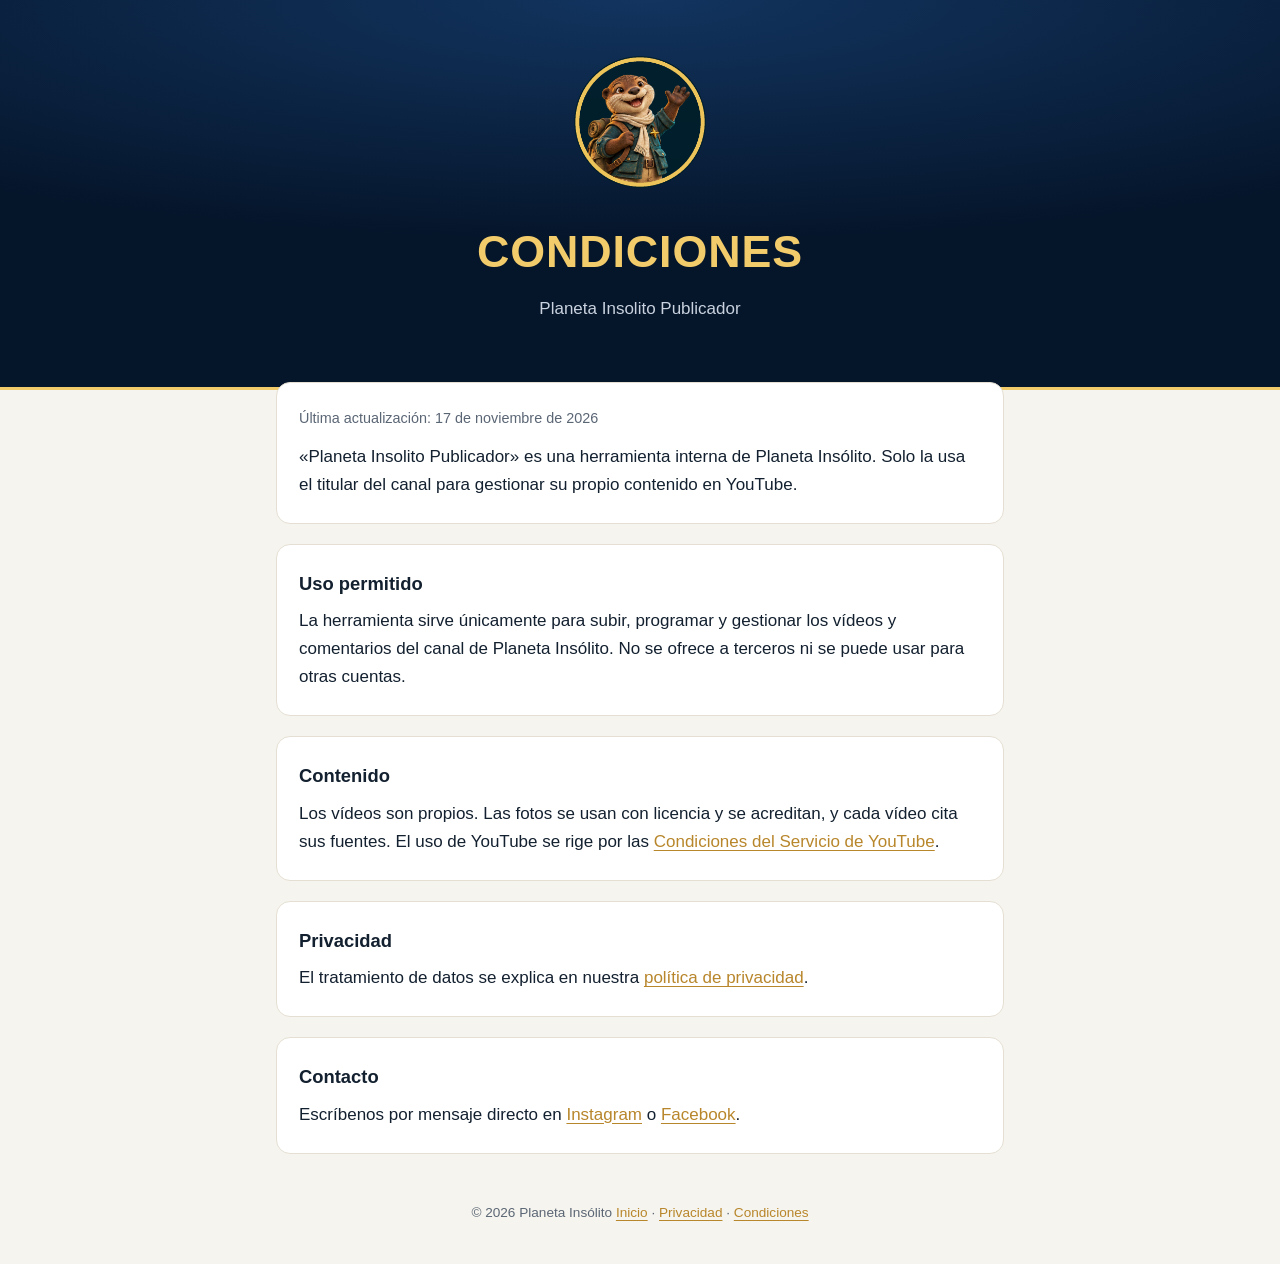
==== condiciones.html @ 4940c405 "Diseño a ancho completo con logotipos de cada red, cifras y sección para marcas Co-Authored-By: Clau" ====
<!doctype html>
<html lang="es">
<head>
<meta charset="utf-8">
<meta name="viewport" content="width=device-width, initial-scale=1">
<title>Condiciones · Planeta Insólito</title>
<meta name="description" content="Condiciones de uso de la herramienta de publicación de Planeta Insólito.">
<link rel="icon" type="image/png" href="favicon.png">
<link rel="apple-touch-icon" href="apple-touch-icon.png">
<meta name="theme-color" content="#05152a">
<meta property="og:title" content="Condiciones · Planeta Insólito">
<meta property="og:description" content="Condiciones de uso de la herramienta de publicación de Planeta Insólito.">
<meta property="og:image" content="https://todoesdigitalrd.github.io/planeta-insolito-legal/isotipo.png">
<link rel="stylesheet" href="estilo.css">
</head>
<body>
<header class="cabecera corta">
  <div class="contenedor">
    <img src="isotipo.png" alt="La nutria exploradora, isotipo de Planeta Insólito" width="512" height="512">
    <h1>Condiciones</h1>
    <p>Planeta Insolito Publicador</p>
  </div>
</header>
<main>
  <section class="seccion">
    <div class="contenedor legal">
      <section class="bloque">
    <p class="fecha">Última actualización: 17 de noviembre de 2026</p>
    <p>«Planeta Insolito Publicador» es una herramienta interna de Planeta Insólito. Solo la usa el titular del canal para gestionar su propio contenido en YouTube.</p>
  </section>
      <section class="bloque">
    <h2>Uso permitido</h2>
    <p>La herramienta sirve únicamente para subir, programar y gestionar los vídeos y comentarios del canal de Planeta Insólito. No se ofrece a terceros ni se puede usar para otras cuentas.</p>
  </section>
      <section class="bloque">
    <h2>Contenido</h2>
    <p>Los vídeos son propios. Las fotos se usan con licencia y se acreditan, y cada vídeo cita sus fuentes. El uso de YouTube se rige por las <a href="https://www.youtube.com/t/terms">Condiciones del Servicio de YouTube</a>.</p>
  </section>
      <section class="bloque">
    <h2>Privacidad</h2>
    <p>El tratamiento de datos se explica en nuestra <a href="privacidad.html">política de privacidad</a>.</p>
  </section>
      <section class="bloque">
    <h2>Contacto</h2>
    <p>Escríbenos por mensaje directo en <a href="https://www.instagram.com/planetainsolitohistorias/">Instagram</a> o <a href="https://www.facebook.com/planetainsolitohistorias">Facebook</a>.</p>
  </section>
    </div>
  </section>
</main>
<footer>
  <div class="contenedor">
    <span>© 2026 Planeta Insólito</span>
    <span><a href="index.html">Inicio</a> · <a href="privacidad.html">Privacidad</a> · <a href="condiciones.html">Condiciones</a></span>
  </div>
</footer>
</body>
</html>
---- estilo.css ----
:root {
  --fondo: #f6f4ee;
  --tinta: #13202f;
  --suave: #5b6675;
  --oro: #b8862b;
  --noche: #05152a;
  --tarjeta: #ffffff;
  --borde: #e4dfd2;
}
@media (prefers-color-scheme: dark) {
  :root {
    --fondo: #0a1f3c;
    --tinta: #eef1f5;
    --suave: #a7b1bf;
    --oro: #f2cb6b;
    --tarjeta: #0c2140;
    --borde: #1d3557;
  }
}
* { box-sizing: border-box; }
html { -webkit-text-size-adjust: 100%; }
body {
  margin: 0;
  background: var(--fondo);
  color: var(--tinta);
  font: 17px/1.65 "Avenir Next", -apple-system, "Segoe UI", Roboto, sans-serif;
}
a { color: var(--oro); text-underline-offset: 3px; }
.cabecera {
  background: radial-gradient(120% 90% at 50% 0%, #12345f 0%, var(--noche) 70%);
  border-bottom: 3px solid #f2cb6b;
  color: #eef1f5;
  text-align: center;
  padding: 56px 16px 64px;
}
.cabecera img {
  width: 132px; height: 132px; border-radius: 50%;
  object-fit: contain;
}
.cabecera h1 {
  margin: 18px 0 6px; font-size: clamp(2rem, 6vw, 2.8rem);
  letter-spacing: .02em; color: #f2cb6b; text-transform: uppercase;
}
.cabecera p { margin: 0 auto; max-width: 520px; color: #c9d2de; }
main { max-width: 760px; margin: -28px auto 0; padding: 0 16px 48px; }
.redes {
  display: grid; gap: 12px;
  grid-template-columns: repeat(auto-fit, minmax(150px, 1fr));
}
.red {
  display: block; background: var(--tarjeta); border: 1px solid var(--borde);
  border-radius: 14px; padding: 18px 16px; text-decoration: none; color: var(--tinta);
  transition: transform .15s, border-color .15s;
}
.red:hover, .red:focus-visible { transform: translateY(-2px); border-color: var(--oro); }
.red strong { display: block; font-size: 1.05rem; }
.red span { color: var(--suave); font-size: .9rem; }
.red strong::after { content: ' →'; color: var(--oro); }
.bloque {
  background: var(--tarjeta); border: 1px solid var(--borde); border-radius: 14px;
  padding: 24px 22px; margin-top: 20px;
}
.bloque h2 { margin: 0 0 8px; font-size: 1.15rem; }
.bloque p { margin: 0 0 12px; }
.bloque p:last-child { margin-bottom: 0; }
.fecha { color: var(--suave); font-size: .9rem; }
footer { text-align: center; color: var(--suave); font-size: .85rem; padding: 0 16px 40px; }

@media (max-width: 480px) {
  body { font-size: 16px; }
  .cabecera { padding: 44px 16px 56px; }
  .cabecera img { width: 112px; height: 112px; }
  .redes { grid-template-columns: 1fr 1fr; }
  .bloque { padding: 20px 18px; }
}
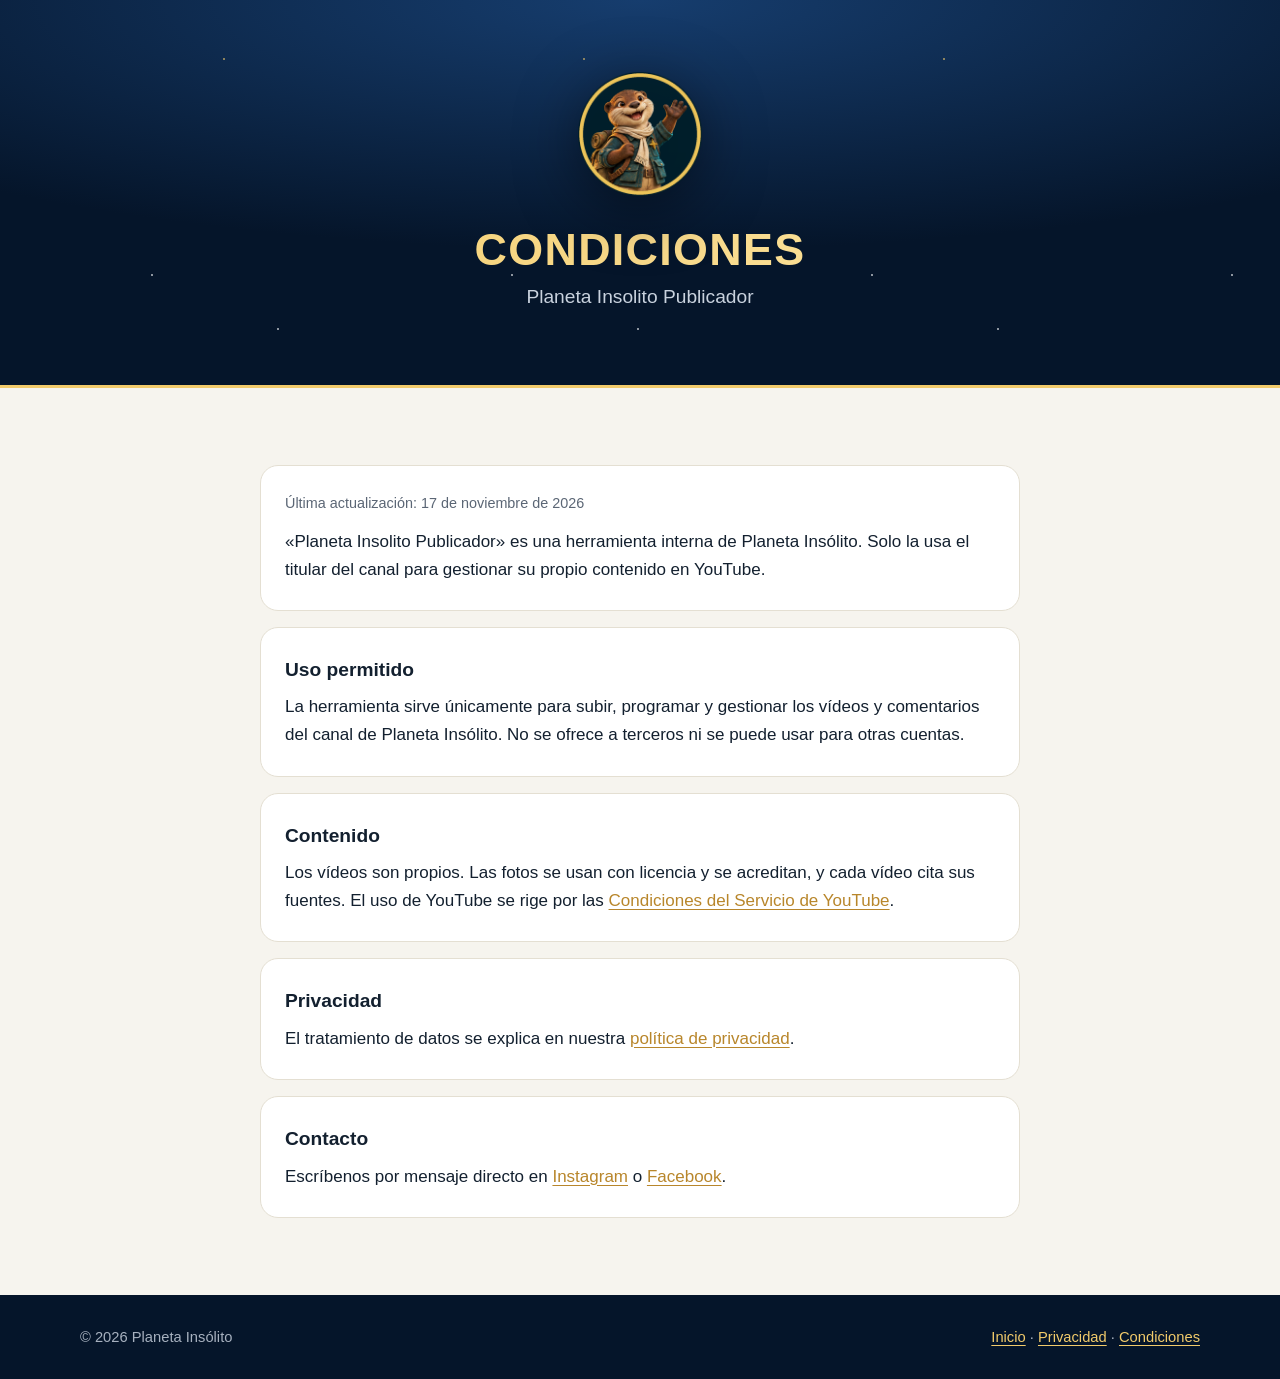
==== commit 954f2f80: "Animaciones y microinteracciones: nutria flotante, estrellas, brillo, aparición al desplazarse y con" ====
--- a/condiciones.html
+++ b/condiciones.html
@@ -12,11 +12,28 @@
 <meta property="og:description" content="Condiciones de uso de la herramienta de publicación de Planeta Insólito.">
 <meta property="og:image" content="https://todoesdigitalrd.github.io/planeta-insolito-legal/isotipo.png">
 <link rel="stylesheet" href="estilo.css">
+<script>
+document.documentElement.classList.add('js');
+document.addEventListener('DOMContentLoaded',function(){
+  var els=document.querySelectorAll('.cifras li,.seccion h2,.seccion .intro,.red,.bloque');
+  els.forEach(function(e,i){e.classList.add('aparece');e.style.transitionDelay=(i%4)*70+'ms';});
+  if(!('IntersectionObserver' in window)){els.forEach(function(e){e.classList.add('visible')});return;}
+  var io=new IntersectionObserver(function(en){en.forEach(function(x){if(x.isIntersecting){x.target.classList.add('visible');io.unobserve(x.target);}})},{threshold:.12});
+  els.forEach(function(e){io.observe(e)});
+  document.querySelectorAll('[data-cifra]').forEach(function(el){
+    var fin=+el.dataset.cifra,pre=el.dataset.pre||'',suf=el.dataset.suf||'',t0=null;
+    if(matchMedia('(prefers-reduced-motion: reduce)').matches)return;
+    function paso(t){if(!t0)t0=t;var p=Math.min((t-t0)/1400,1);var v=Math.round(fin*(1-Math.pow(1-p,3)));el.textContent=pre+v.toLocaleString('es-DO')+suf;if(p<1)requestAnimationFrame(paso);}
+    new IntersectionObserver(function(en,o){if(en[0].isIntersecting){requestAnimationFrame(paso);o.disconnect();}}).observe(el);
+  });
+});
+</script>
+
 </head>
 <body>
 <header class="cabecera corta">
   <div class="contenedor">
-    <img src="isotipo.png" alt="La nutria exploradora, isotipo de Planeta Insólito" width="512" height="512">
+    <img class="isotipo" src="isotipo.png" alt="La nutria exploradora, isotipo de Planeta Insólito" width="512" height="512">
     <h1>Condiciones</h1>
     <p>Planeta Insolito Publicador</p>
   </div>
--- a/estilo.css
+++ b/estilo.css
@@ -3,9 +3,12 @@
   --tinta: #13202f;
   --suave: #5b6675;
   --oro: #b8862b;
+  --oro-vivo: #f2cb6b;
   --noche: #05152a;
   --tarjeta: #ffffff;
   --borde: #e4dfd2;
+  --banda: #ece7da;
+  --sombra: 0 14px 34px rgba(5, 21, 42, .10);
 }
 @media (prefers-color-scheme: dark) {
   :root {
@@ -13,63 +16,150 @@
     --tinta: #eef1f5;
     --suave: #a7b1bf;
     --oro: #f2cb6b;
-    --tarjeta: #0c2140;
+    --tarjeta: #0f2647;
     --borde: #1d3557;
+    --banda: #081a33;
+    --sombra: 0 14px 34px rgba(0, 0, 0, .35);
   }
 }
 * { box-sizing: border-box; }
-html { -webkit-text-size-adjust: 100%; }
+html { -webkit-text-size-adjust: 100%; scroll-behavior: smooth; }
 body {
-  margin: 0;
-  background: var(--fondo);
-  color: var(--tinta);
+  margin: 0; background: var(--fondo); color: var(--tinta); overflow-x: hidden;
   font: 17px/1.65 "Avenir Next", -apple-system, "Segoe UI", Roboto, sans-serif;
 }
 a { color: var(--oro); text-underline-offset: 3px; }
+.contenedor { width: 100%; max-width: 1200px; margin: 0 auto; padding: 0 clamp(16px, 4vw, 40px); }
+
+/* ---------- Cabecera a todo lo ancho ---------- */
 .cabecera {
-  background: radial-gradient(120% 90% at 50% 0%, #12345f 0%, var(--noche) 70%);
-  border-bottom: 3px solid #f2cb6b;
-  color: #eef1f5;
-  text-align: center;
-  padding: 56px 16px 64px;
+  position: relative; overflow: hidden; isolation: isolate;
+  background: radial-gradient(120% 100% at 50% 0%, #163d6e 0%, var(--noche) 65%);
+  border-bottom: 3px solid var(--oro-vivo);
+  color: #eef1f5; text-align: center;
+  padding: clamp(56px, 9vw, 112px) 0 clamp(64px, 9vw, 120px);
 }
-.cabecera img {
-  width: 132px; height: 132px; border-radius: 50%;
-  object-fit: contain;
+/* Estrellas suaves de fondo */
+.cabecera::before {
+  content: ""; position: absolute; inset: -50%; z-index: -1; opacity: .55;
+  background-image:
+    radial-gradient(1.5px 1.5px at 20% 30%, #fff 50%, transparent 51%),
+    radial-gradient(1px 1px at 70% 20%, #fff 50%, transparent 51%),
+    radial-gradient(1.5px 1.5px at 40% 70%, #f2cb6b 50%, transparent 51%),
+    radial-gradient(1px 1px at 85% 60%, #fff 50%, transparent 51%),
+    radial-gradient(1px 1px at 10% 80%, #fff 50%, transparent 51%),
+    radial-gradient(1.5px 1.5px at 55% 45%, #fff 50%, transparent 51%);
+  background-size: 360px 360px;
+  animation: estrellas 90s linear infinite;
 }
+@keyframes estrellas { to { transform: translate3d(-360px, -180px, 0); } }
+
+.isotipo {
+  width: clamp(124px, 16vw, 176px); height: auto;
+  filter: drop-shadow(0 12px 30px rgba(0,0,0,.5));
+  animation: flotar 5s ease-in-out infinite;
+}
+@keyframes flotar { 50% { transform: translateY(-8px) rotate(-1.5deg); } }
 .cabecera h1 {
-  margin: 18px 0 6px; font-size: clamp(2rem, 6vw, 2.8rem);
-  letter-spacing: .02em; color: #f2cb6b; text-transform: uppercase;
+  margin: 20px 0 8px; font-size: clamp(2.1rem, 6.5vw, 3.8rem); line-height: 1.08;
+  letter-spacing: .03em; text-transform: uppercase;
+  background: linear-gradient(90deg, #f2cb6b, #ffe8a8, #f2cb6b); background-size: 200% 100%;
+  -webkit-background-clip: text; background-clip: text; color: transparent;
+  animation: brillo 6s ease-in-out infinite;
 }
-.cabecera p { margin: 0 auto; max-width: 520px; color: #c9d2de; }
-main { max-width: 760px; margin: -28px auto 0; padding: 0 16px 48px; }
-.redes {
-  display: grid; gap: 12px;
-  grid-template-columns: repeat(auto-fit, minmax(150px, 1fr));
+@keyframes brillo { 50% { background-position: 100% 0; } }
+.cabecera p { margin: 0 auto; max-width: 640px; color: #c9d2de; font-size: clamp(1rem, 2.2vw, 1.2rem); }
+.cabecera.corta { padding: clamp(44px, 6vw, 72px) 0; }
+.cabecera.corta .isotipo { width: clamp(96px, 12vw, 124px); }
+.cabecera.corta h1 { font-size: clamp(1.9rem, 5vw, 2.8rem); }
+
+/* Botones de redes */
+.pastillas { display: flex; flex-wrap: wrap; justify-content: center; gap: 10px; margin-top: 30px; }
+.pastilla {
+  display: inline-flex; align-items: center; gap: 8px; padding: 10px 18px; border-radius: 999px;
+  background: rgba(255,255,255,.08); border: 1px solid rgba(255,255,255,.2);
+  color: #fff; text-decoration: none; font-weight: 600; font-size: .95rem;
+  backdrop-filter: blur(4px);
+  transition: background .2s, transform .2s, border-color .2s;
 }
+.pastilla:hover, .pastilla:focus-visible { background: rgba(255,255,255,.16); border-color: var(--oro-vivo); transform: translateY(-2px); }
+.pastilla svg { width: 20px; height: 20px; flex: none; transition: transform .2s; }
+.pastilla:hover svg { transform: scale(1.15); }
+
+/* ---------- Banda de cifras ---------- */
+.cifras { background: var(--banda); border-bottom: 1px solid var(--borde); }
+.cifras ul {
+  list-style: none; margin: 0; padding: 32px 0;
+  display: grid; grid-template-columns: repeat(auto-fit, minmax(190px, 1fr)); gap: 18px; text-align: center;
+}
+.cifras strong { display: block; font-size: clamp(1.7rem, 4vw, 2.4rem); color: var(--oro); line-height: 1.2; font-variant-numeric: tabular-nums; }
+.cifras span { color: var(--suave); font-size: .95rem; }
+
+/* ---------- Secciones ---------- */
+section.seccion { padding: clamp(44px, 6vw, 80px) 0; }
+section.seccion + section.seccion { padding-top: 0; }
+.seccion h2 { margin: 0 0 8px; font-size: clamp(1.45rem, 3vw, 2rem); }
+.seccion h2::after { content: ""; display: block; width: 48px; height: 3px; border-radius: 3px; background: var(--oro); margin-top: 10px; }
+.seccion .intro { margin: 0 0 26px; color: var(--suave); max-width: 720px; }
+
+.redes { display: grid; gap: 16px; grid-template-columns: repeat(auto-fit, minmax(240px, 1fr)); }
 .red {
-  display: block; background: var(--tarjeta); border: 1px solid var(--borde);
-  border-radius: 14px; padding: 18px 16px; text-decoration: none; color: var(--tinta);
-  transition: transform .15s, border-color .15s;
+  display: flex; align-items: center; gap: 14px;
+  background: var(--tarjeta); border: 1px solid var(--borde); border-radius: 18px;
+  padding: 20px; text-decoration: none; color: var(--tinta);
+  transition: transform .2s, border-color .2s, box-shadow .2s;
 }
-.red:hover, .red:focus-visible { transform: translateY(-2px); border-color: var(--oro); }
-.red strong { display: block; font-size: 1.05rem; }
-.red span { color: var(--suave); font-size: .9rem; }
-.red strong::after { content: ' →'; color: var(--oro); }
+.red:hover, .red:focus-visible { transform: translateY(-4px); border-color: var(--oro); box-shadow: var(--sombra); }
+.logo { width: 52px; height: 52px; border-radius: 14px; display: grid; place-items: center; flex: none; transition: transform .25s; }
+.red:hover .logo { transform: rotate(-6deg) scale(1.06); }
+.logo svg { width: 28px; height: 28px; }
+.yt { background: #ff0000; }
+.ig { background: radial-gradient(circle at 30% 107%, #fdf497 0%, #fd5949 45%, #d6249f 60%, #285aeb 90%); }
+.tt { background: #000; box-shadow: inset 0 0 0 1px rgba(255,255,255,.12); }
+.fb { background: #0866ff; }
+.red strong { display: block; font-size: 1.12rem; }
+.red span span { color: var(--suave); font-size: .92rem; }
+.red::after { content: "→"; margin-left: auto; color: var(--oro); font-weight: 700; transition: transform .2s; }
+.red:hover::after { transform: translateX(4px); }
+
+.tarjetas { display: grid; gap: 16px; grid-template-columns: repeat(auto-fit, minmax(250px, 1fr)); }
 .bloque {
-  background: var(--tarjeta); border: 1px solid var(--borde); border-radius: 14px;
-  padding: 24px 22px; margin-top: 20px;
+  background: var(--tarjeta); border: 1px solid var(--borde); border-radius: 18px; padding: 26px 24px;
+  transition: transform .2s, box-shadow .2s;
 }
-.bloque h2 { margin: 0 0 8px; font-size: 1.15rem; }
+.tarjetas .bloque:hover { transform: translateY(-3px); box-shadow: var(--sombra); }
+.bloque h3 { margin: 0 0 6px; font-size: 1.12rem; }
+.bloque h2 { margin: 0 0 8px; font-size: 1.2rem; }
+.bloque h2::after { display: none; }
 .bloque p { margin: 0 0 12px; }
 .bloque p:last-child { margin-bottom: 0; }
+.legal { max-width: 840px; margin: 0 auto; display: grid; gap: 16px; }
 .fecha { color: var(--suave); font-size: .9rem; }
-footer { text-align: center; color: var(--suave); font-size: .85rem; padding: 0 16px 40px; }
+.boton {
+  display: inline-block; margin-top: 10px; padding: 12px 22px; border-radius: 999px;
+  background: var(--oro-vivo); color: #05152a; font-weight: 700; text-decoration: none;
+  transition: transform .2s, box-shadow .2s;
+}
+.boton:hover, .boton:focus-visible { transform: translateY(-2px); box-shadow: 0 10px 22px rgba(242, 203, 107, .35); }
+
+/* ---------- Pie ---------- */
+footer { background: var(--noche); color: #a7b1bf; font-size: .92rem; padding: 30px 0; }
+footer .contenedor { display: flex; flex-wrap: wrap; gap: 8px 20px; justify-content: space-between; align-items: center; }
+footer a { color: var(--oro-vivo); }
+
+/* ---------- Aparición al desplazarse ---------- */
+.js .aparece { opacity: 0; transform: translateY(18px); transition: opacity .6s ease, transform .6s ease; }
+.js .aparece.visible { opacity: 1; transform: none; }
+
+:focus-visible { outline: 2px solid var(--oro-vivo); outline-offset: 3px; }
 
 @media (max-width: 480px) {
   body { font-size: 16px; }
-  .cabecera { padding: 44px 16px 56px; }
-  .cabecera img { width: 112px; height: 112px; }
-  .redes { grid-template-columns: 1fr 1fr; }
-  .bloque { padding: 20px 18px; }
+  .pastilla { padding: 9px 14px; font-size: .9rem; }
+  .cifras ul { grid-template-columns: 1fr 1fr; }
+  footer .contenedor { justify-content: center; text-align: center; }
 }
+@media (prefers-reduced-motion: reduce) {
+  *, *::before, *::after { animation: none !important; transition: none !important; }
+  .js .aparece { opacity: 1; transform: none; }
+}
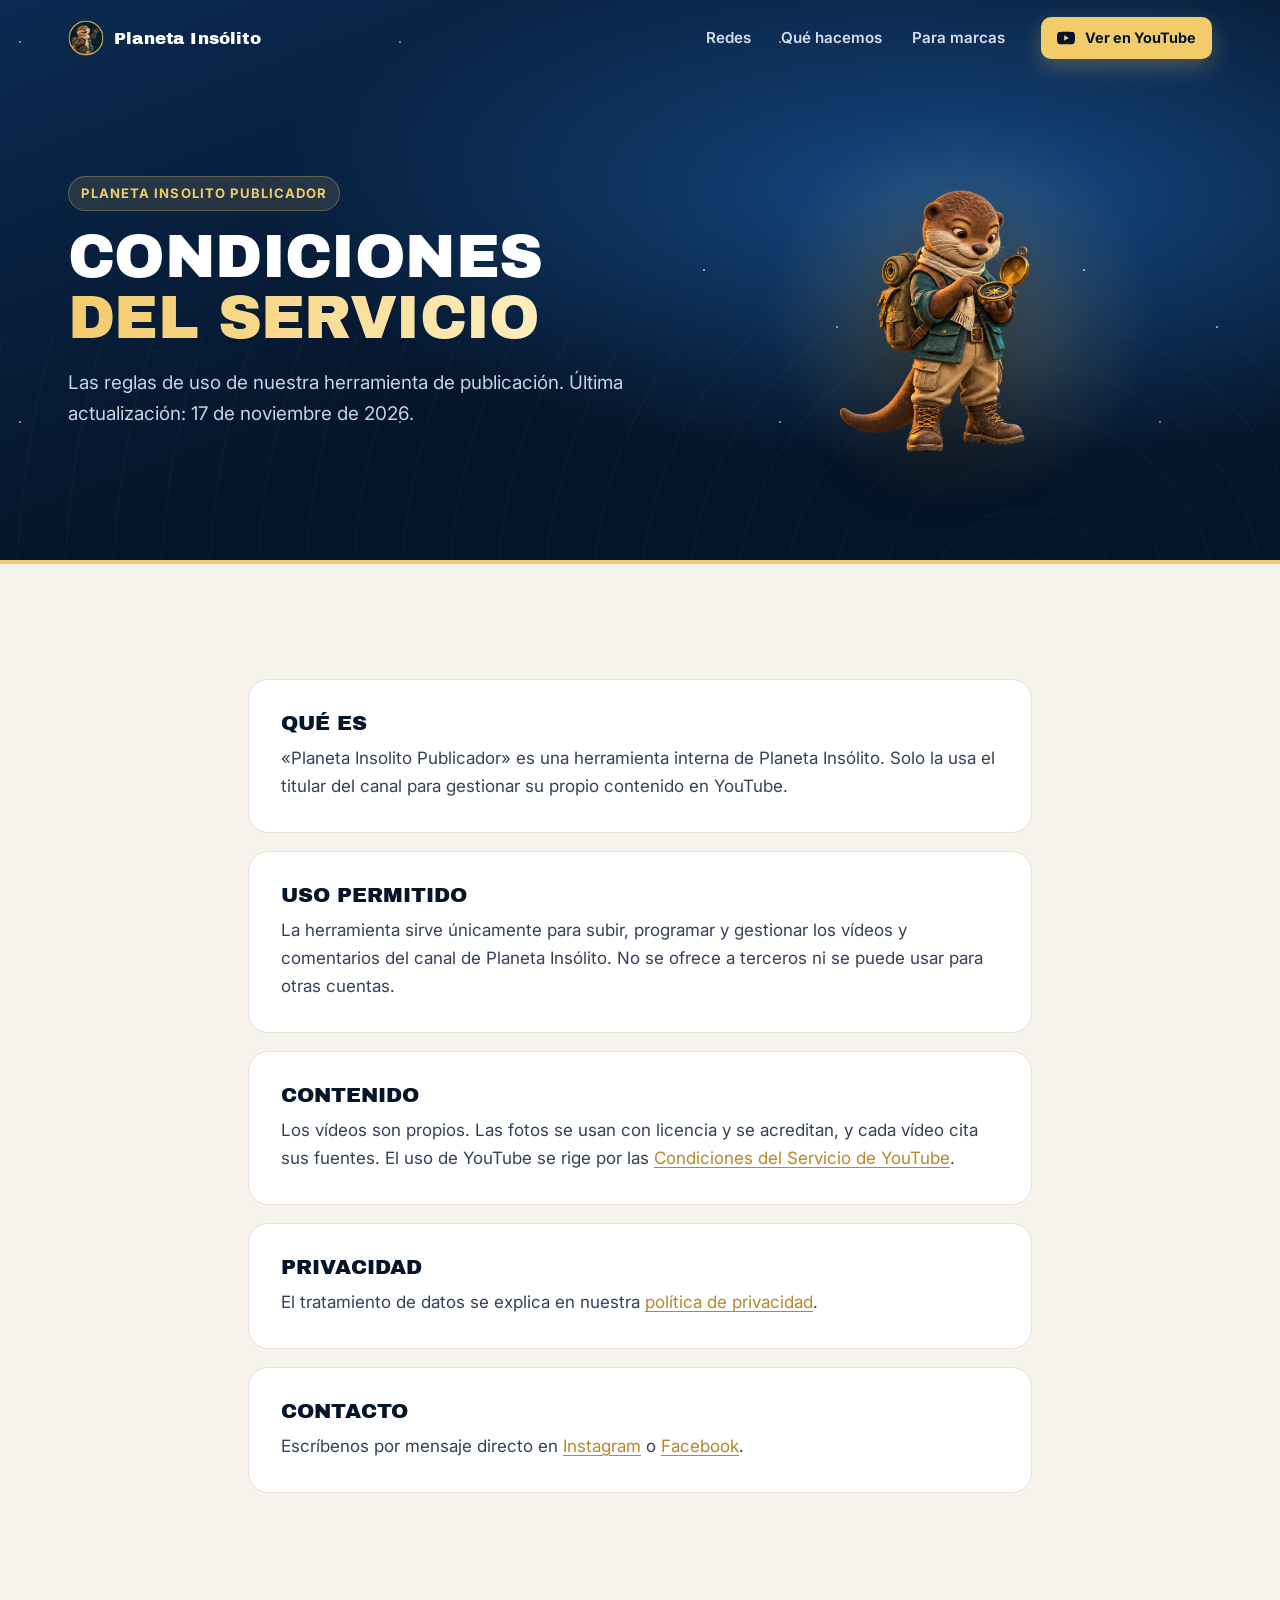
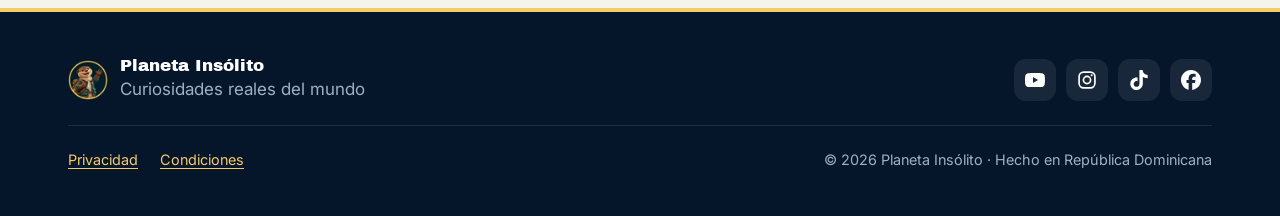
==== commit 0023032f: "Rediseño al estilo de Antelia: barra fija, portada con la nutria y tarjetas de cristal, poses de la " ====
--- a/condiciones.html
+++ b/condiciones.html
@@ -11,63 +11,50 @@
 <meta property="og:title" content="Condiciones · Planeta Insólito">
 <meta property="og:description" content="Condiciones de uso de la herramienta de publicación de Planeta Insólito.">
 <meta property="og:image" content="https://todoesdigitalrd.github.io/planeta-insolito-legal/isotipo.png">
+<link rel="preconnect" href="https://fonts.googleapis.com">
+<link rel="preconnect" href="https://fonts.gstatic.com" crossorigin>
+<link href="https://fonts.googleapis.com/css2?family=Archivo+Black&family=Inter:wght@400;500;600;700&display=swap" rel="stylesheet">
 <link rel="stylesheet" href="estilo.css">
-<script>
-document.documentElement.classList.add('js');
-document.addEventListener('DOMContentLoaded',function(){
-  var els=document.querySelectorAll('.cifras li,.seccion h2,.seccion .intro,.red,.bloque');
-  els.forEach(function(e,i){e.classList.add('aparece');e.style.transitionDelay=(i%4)*70+'ms';});
-  if(!('IntersectionObserver' in window)){els.forEach(function(e){e.classList.add('visible')});return;}
-  var io=new IntersectionObserver(function(en){en.forEach(function(x){if(x.isIntersecting){x.target.classList.add('visible');io.unobserve(x.target);}})},{threshold:.12});
-  els.forEach(function(e){io.observe(e)});
-  document.querySelectorAll('[data-cifra]').forEach(function(el){
-    var fin=+el.dataset.cifra,pre=el.dataset.pre||'',suf=el.dataset.suf||'',t0=null;
-    if(matchMedia('(prefers-reduced-motion: reduce)').matches)return;
-    function paso(t){if(!t0)t0=t;var p=Math.min((t-t0)/1400,1);var v=Math.round(fin*(1-Math.pow(1-p,3)));el.textContent=pre+v.toLocaleString('es-DO')+suf;if(p<1)requestAnimationFrame(paso);}
-    new IntersectionObserver(function(en,o){if(en[0].isIntersecting){requestAnimationFrame(paso);o.disconnect();}}).observe(el);
-  });
-});
-</script>
-
+<script src="app.js" defer></script>
 </head>
-<body>
-<header class="cabecera corta">
-  <div class="contenedor">
-    <img class="isotipo" src="isotipo.png" alt="La nutria exploradora, isotipo de Planeta Insólito" width="512" height="512">
-    <h1>Condiciones</h1>
-    <p>Planeta Insolito Publicador</p>
+<body class="pagina-legal">
+<header class="barra" id="barra">
+  <div class="contenedor barra-in">
+    <a class="marca" href="index.html" aria-label="Planeta Insólito, inicio"><img src="favicon.png" alt="" width="36" height="36"><span>Planeta Insólito</span></a>
+    <nav class="menu" aria-label="Principal">
+      <a href="index.html#redes">Redes</a>
+      <a href="index.html#que-hacemos">Qué hacemos</a>
+      <a href="index.html#marcas">Para marcas</a>
+    </nav>
+    <a class="btn btn-oro btn-chico" href="https://www.youtube.com/@PlanetaInsolitoHistorias"><svg viewBox="0 0 24 24" fill="currentColor" aria-hidden="true"><path d="M23.498 6.186a3.016 3.016 0 0 0-2.122-2.136C19.505 3.545 12 3.545 12 3.545s-7.505 0-9.377.505A3.017 3.017 0 0 0 .502 6.186C0 8.07 0 12 0 12s0 3.93.502 5.814a3.016 3.016 0 0 0 2.122 2.136c1.871.505 9.376.505 9.376.505s7.505 0 9.377-.505a3.015 3.015 0 0 0 2.122-2.136C24 15.93 24 12 24 12s0-3.93-.502-5.814zM9.545 15.568V8.432L15.818 12l-6.273 3.568z"/></svg><span>Ver en YouTube</span></a>
   </div>
 </header>
 <main>
-  <section class="seccion">
-    <div class="contenedor legal">
-      <section class="bloque">
-    <p class="fecha">Última actualización: 17 de noviembre de 2026</p>
-    <p>«Planeta Insolito Publicador» es una herramienta interna de Planeta Insólito. Solo la usa el titular del canal para gestionar su propio contenido en YouTube.</p>
-  </section>
-      <section class="bloque">
-    <h2>Uso permitido</h2>
-    <p>La herramienta sirve únicamente para subir, programar y gestionar los vídeos y comentarios del canal de Planeta Insólito. No se ofrece a terceros ni se puede usar para otras cuentas.</p>
-  </section>
-      <section class="bloque">
-    <h2>Contenido</h2>
-    <p>Los vídeos son propios. Las fotos se usan con licencia y se acreditan, y cada vídeo cita sus fuentes. El uso de YouTube se rige por las <a href="https://www.youtube.com/t/terms">Condiciones del Servicio de YouTube</a>.</p>
-  </section>
-      <section class="bloque">
-    <h2>Privacidad</h2>
-    <p>El tratamiento de datos se explica en nuestra <a href="privacidad.html">política de privacidad</a>.</p>
-  </section>
-      <section class="bloque">
-    <h2>Contacto</h2>
-    <p>Escríbenos por mensaje directo en <a href="https://www.instagram.com/planetainsolitohistorias/">Instagram</a> o <a href="https://www.facebook.com/planetainsolitohistorias">Facebook</a>.</p>
-  </section>
-    </div>
-  </section>
+<section class="portada corta">
+  <div class="estrellas" aria-hidden="true"></div>
+  <div class="contenedor portada-in">
+    <div class="portada-txt"><p class="etiqueta">Planeta Insolito Publicador</p><h1>Condiciones<br><span>del servicio</span></h1><p class="lead">Las reglas de uso de nuestra herramienta de publicación. Última actualización: 17 de noviembre de 2026.</p></div>
+    <div class="portada-arte"><div class="halo" aria-hidden="true"></div><img class="nutria-hero" src="img/nutria-brujula.png" alt="La nutria con una brújula" width="560" height="560"></div>
+  </div>
+</section>
+<section class="seccion clara">
+  <div class="contenedor legal">
+      <article class="bloque aparece"><h2>Qué es</h2><p>«Planeta Insolito Publicador» es una herramienta interna de Planeta Insólito. Solo la usa el titular del canal para gestionar su propio contenido en YouTube.</p></article>
+      <article class="bloque aparece"><h2>Uso permitido</h2><p>La herramienta sirve únicamente para subir, programar y gestionar los vídeos y comentarios del canal de Planeta Insólito. No se ofrece a terceros ni se puede usar para otras cuentas.</p></article>
+      <article class="bloque aparece"><h2>Contenido</h2><p>Los vídeos son propios. Las fotos se usan con licencia y se acreditan, y cada vídeo cita sus fuentes. El uso de YouTube se rige por las <a href="https://www.youtube.com/t/terms">Condiciones del Servicio de YouTube</a>.</p></article>
+      <article class="bloque aparece"><h2>Privacidad</h2><p>El tratamiento de datos se explica en nuestra <a href="privacidad.html">política de privacidad</a>.</p></article>
+      <article class="bloque aparece"><h2>Contacto</h2><p>Escríbenos por mensaje directo en <a href="https://www.instagram.com/planetainsolitohistorias/">Instagram</a> o <a href="https://www.facebook.com/planetainsolitohistorias">Facebook</a>.</p></article>
+  </div>
+</section>
 </main>
-<footer>
-  <div class="contenedor">
-    <span>© 2026 Planeta Insólito</span>
-    <span><a href="index.html">Inicio</a> · <a href="privacidad.html">Privacidad</a> · <a href="condiciones.html">Condiciones</a></span>
+<footer class="pie">
+  <div class="contenedor pie-in">
+    <div class="pie-marca"><img src="favicon.png" alt="" width="40" height="40"><div><strong>Planeta Insólito</strong><span>Curiosidades reales del mundo</span></div></div>
+    <nav class="pie-redes" aria-label="Redes">
+      <a href="https://www.youtube.com/@PlanetaInsolitoHistorias" aria-label="YouTube"><svg viewBox="0 0 24 24" fill="currentColor" aria-hidden="true"><path d="M23.498 6.186a3.016 3.016 0 0 0-2.122-2.136C19.505 3.545 12 3.545 12 3.545s-7.505 0-9.377.505A3.017 3.017 0 0 0 .502 6.186C0 8.07 0 12 0 12s0 3.93.502 5.814a3.016 3.016 0 0 0 2.122 2.136c1.871.505 9.376.505 9.376.505s7.505 0 9.377-.505a3.015 3.015 0 0 0 2.122-2.136C24 15.93 24 12 24 12s0-3.93-.502-5.814zM9.545 15.568V8.432L15.818 12l-6.273 3.568z"/></svg></a><a href="https://www.instagram.com/planetainsolitohistorias/" aria-label="Instagram"><svg viewBox="0 0 24 24" fill="none" stroke="currentColor" stroke-width="2" aria-hidden="true"><rect x="2.5" y="2.5" width="19" height="19" rx="5.5"/><circle cx="12" cy="12" r="4.3"/><circle cx="17.6" cy="6.4" r="1.2" fill="currentColor" stroke="none"/></svg></a>
+      <a href="https://www.tiktok.com/@planetainsolitohistorias" aria-label="TikTok"><svg viewBox="0 0 24 24" fill="currentColor" aria-hidden="true"><path d="M12.525.02c1.31-.02 2.61-.01 3.91-.02.08 1.53.63 3.09 1.75 4.17 1.12 1.11 2.7 1.62 4.24 1.79v4.03c-1.44-.05-2.89-.35-4.2-.97-.57-.26-1.1-.59-1.62-.93-.01 2.92.01 5.84-.02 8.75-.08 1.4-.54 2.79-1.35 3.94-1.31 1.92-3.58 3.17-5.91 3.21-1.43.08-2.86-.31-4.08-1.03-2.02-1.19-3.44-3.37-3.65-5.71-.02-.5-.03-1-.01-1.49.18-1.9 1.12-3.72 2.58-4.96 1.66-1.44 3.98-2.13 6.15-1.72.02 1.48-.04 2.96-.04 4.44-.99-.32-2.15-.23-3.02.37-.63.41-1.11 1.04-1.36 1.75-.21.51-.15 1.07-.14 1.61.24 1.64 1.82 3.02 3.5 2.87 1.12-.01 2.19-.66 2.77-1.61.19-.33.4-.67.41-1.06.1-1.79.06-3.57.07-5.36.01-4.03-.01-8.05.02-12.07z"/></svg></a><a href="https://www.facebook.com/planetainsolitohistorias" aria-label="Facebook"><svg viewBox="0 0 24 24" fill="currentColor" aria-hidden="true"><path d="M9.101 23.691v-7.98H6.627v-3.667h2.474v-1.58c0-4.085 1.848-5.978 5.858-5.978.401 0 .955.042 1.468.103a8.68 8.68 0 0 1 1.141.195v3.325a8.623 8.623 0 0 0-.653-.036 26.805 26.805 0 0 0-.733-.009c-.707 0-1.259.096-1.675.309a1.686 1.686 0 0 0-.679.622c-.258.42-.374.995-.374 1.752v1.297h3.919l-.386 2.103-.287 1.564h-3.246v8.245C19.396 23.238 24 18.179 24 12.044c0-6.627-5.373-12-12-12s-12 5.373-12 12c0 5.628 3.874 10.35 9.101 11.647Z"/></svg></a>
+    </nav>
+    <div class="pie-legal"><a href="privacidad.html">Privacidad</a><a href="condiciones.html">Condiciones</a><span>© 2026 Planeta Insólito · Hecho en República Dominicana</span></div>
   </div>
 </footer>
 </body>
--- a/estilo.css
+++ b/estilo.css
@@ -1,163 +1,215 @@
+/* Planeta Insólito · web pública */
 :root {
-  --fondo: #f6f4ee;
-  --tinta: #13202f;
-  --suave: #5b6675;
-  --oro: #b8862b;
-  --oro-vivo: #f2cb6b;
   --noche: #05152a;
+  --noche-2: #0b2a52;
+  --oro: #f2cb6b;
+  --oro-osc: #b8862b;
+  --tinta: #0f1c2d;
+  --suave: #5a6677;
+  --fondo: #ffffff;
+  --clara: #f5f3ec;
+  --borde: #e6e1d4;
   --tarjeta: #ffffff;
-  --borde: #e4dfd2;
-  --banda: #ece7da;
-  --sombra: 0 14px 34px rgba(5, 21, 42, .10);
-}
-@media (prefers-color-scheme: dark) {
-  :root {
-    --fondo: #0a1f3c;
-    --tinta: #eef1f5;
-    --suave: #a7b1bf;
-    --oro: #f2cb6b;
-    --tarjeta: #0f2647;
-    --borde: #1d3557;
-    --banda: #081a33;
-    --sombra: 0 14px 34px rgba(0, 0, 0, .35);
-  }
+  --sombra: 0 18px 40px rgba(5, 21, 42, .12);
+  --titulo: "Archivo Black", "Avenir Next Heavy", "Arial Black", sans-serif;
+  --texto: "Inter", "Avenir Next", -apple-system, "Segoe UI", Roboto, sans-serif;
 }
 * { box-sizing: border-box; }
-html { -webkit-text-size-adjust: 100%; scroll-behavior: smooth; }
-body {
-  margin: 0; background: var(--fondo); color: var(--tinta); overflow-x: hidden;
-  font: 17px/1.65 "Avenir Next", -apple-system, "Segoe UI", Roboto, sans-serif;
-}
-a { color: var(--oro); text-underline-offset: 3px; }
-.contenedor { width: 100%; max-width: 1200px; margin: 0 auto; padding: 0 clamp(16px, 4vw, 40px); }
-
-/* ---------- Cabecera a todo lo ancho ---------- */
-.cabecera {
-  position: relative; overflow: hidden; isolation: isolate;
-  background: radial-gradient(120% 100% at 50% 0%, #163d6e 0%, var(--noche) 65%);
-  border-bottom: 3px solid var(--oro-vivo);
-  color: #eef1f5; text-align: center;
-  padding: clamp(56px, 9vw, 112px) 0 clamp(64px, 9vw, 120px);
-}
-/* Estrellas suaves de fondo */
-.cabecera::before {
-  content: ""; position: absolute; inset: -50%; z-index: -1; opacity: .55;
+html { -webkit-text-size-adjust: 100%; scroll-behavior: smooth; scroll-padding-top: 84px; }
+body { margin: 0; background: var(--fondo); color: var(--tinta); font: 17px/1.65 var(--texto); overflow-x: hidden; }
+img { max-width: 100%; }
+a { color: var(--oro-osc); text-underline-offset: 3px; }
+.contenedor { width: 100%; max-width: 1240px; margin: 0 auto; padding: 0 clamp(18px, 4vw, 48px); }
+:focus-visible { outline: 3px solid var(--oro); outline-offset: 3px; border-radius: 6px; }
+
+/* ---------- Barra fija ---------- */
+.barra { position: fixed; inset: 0 0 auto; z-index: 50; transition: background .25s, box-shadow .25s, backdrop-filter .25s; }
+.barra-in { display: flex; align-items: center; gap: 24px; height: 76px; transition: height .25s; }
+.barra.compacta { background: rgba(5, 21, 42, .86); backdrop-filter: saturate(1.4) blur(12px); box-shadow: 0 6px 24px rgba(0,0,0,.25); }
+.barra.compacta .barra-in { height: 64px; }
+.marca { display: flex; align-items: center; gap: 10px; color: #fff; text-decoration: none; font: 1.05rem var(--titulo); letter-spacing: .01em; }
+.marca img { border-radius: 50%; transition: transform .4s; }
+.marca:hover img { transform: rotate(-12deg) scale(1.08); }
+.menu { display: flex; gap: 6px; margin-left: auto; }
+.menu a { color: #d6deea; text-decoration: none; font-weight: 600; font-size: .95rem; padding: 8px 12px; border-radius: 999px; transition: color .2s, background .2s; }
+.menu a:hover { color: #fff; background: rgba(255,255,255,.08); }
+
+/* ---------- Botones ---------- */
+.btn { display: inline-flex; align-items: center; gap: 10px; padding: 14px 22px; border-radius: 12px; font-weight: 700; font-size: 1rem; text-decoration: none; transition: transform .2s, box-shadow .2s, background .2s, border-color .2s; }
+.btn svg { width: 20px; height: 20px; flex: none; }
+.btn-oro { background: var(--oro); color: var(--noche); box-shadow: 0 8px 22px rgba(242, 203, 107, .28); }
+.btn-oro:hover { transform: translateY(-2px); box-shadow: 0 14px 30px rgba(242, 203, 107, .42); }
+.btn-borde { color: #fff; border: 1.5px solid rgba(255,255,255,.35); background: rgba(255,255,255,.04); }
+.btn-borde:hover { border-color: var(--oro); background: rgba(255,255,255,.1); transform: translateY(-2px); }
+.clara .btn-borde, .seccion .cta .btn-borde { color: var(--tinta); border-color: var(--borde); background: #fff; }
+.btn-chico { padding: 9px 16px; font-size: .9rem; border-radius: 10px; }
+.btn-chico svg { width: 18px; height: 18px; }
+
+/* ---------- Portada ---------- */
+.portada {
+  position: relative; overflow: hidden; isolation: isolate; color: #fff;
+  background: radial-gradient(90% 80% at 75% 35%, #164a86 0%, transparent 60%), linear-gradient(160deg, var(--noche-2) 0%, var(--noche) 55%);
+  padding: clamp(120px, 14vw, 170px) 0 clamp(70px, 9vw, 120px);
+  border-bottom: 4px solid var(--oro);
+}
+.portada.corta { padding: clamp(110px, 12vw, 150px) 0 clamp(48px, 6vw, 80px); }
+.estrellas { position: absolute; inset: -40%; z-index: -1; opacity: .6;
   background-image:
-    radial-gradient(1.5px 1.5px at 20% 30%, #fff 50%, transparent 51%),
-    radial-gradient(1px 1px at 70% 20%, #fff 50%, transparent 51%),
-    radial-gradient(1.5px 1.5px at 40% 70%, #f2cb6b 50%, transparent 51%),
-    radial-gradient(1px 1px at 85% 60%, #fff 50%, transparent 51%),
-    radial-gradient(1px 1px at 10% 80%, #fff 50%, transparent 51%),
-    radial-gradient(1.5px 1.5px at 55% 45%, #fff 50%, transparent 51%);
-  background-size: 360px 360px;
-  animation: estrellas 90s linear infinite;
-}
-@keyframes estrellas { to { transform: translate3d(-360px, -180px, 0); } }
-
-.isotipo {
-  width: clamp(124px, 16vw, 176px); height: auto;
-  filter: drop-shadow(0 12px 30px rgba(0,0,0,.5));
-  animation: flotar 5s ease-in-out infinite;
-}
-@keyframes flotar { 50% { transform: translateY(-8px) rotate(-1.5deg); } }
-.cabecera h1 {
-  margin: 20px 0 8px; font-size: clamp(2.1rem, 6.5vw, 3.8rem); line-height: 1.08;
-  letter-spacing: .03em; text-transform: uppercase;
-  background: linear-gradient(90deg, #f2cb6b, #ffe8a8, #f2cb6b); background-size: 200% 100%;
-  -webkit-background-clip: text; background-clip: text; color: transparent;
-  animation: brillo 6s ease-in-out infinite;
-}
+    radial-gradient(1.6px 1.6px at 20% 30%, #fff 50%, transparent 52%),
+    radial-gradient(1px 1px at 70% 20%, #fff 50%, transparent 52%),
+    radial-gradient(1.8px 1.8px at 40% 70%, #f2cb6b 50%, transparent 52%),
+    radial-gradient(1px 1px at 85% 60%, #fff 50%, transparent 52%),
+    radial-gradient(1.2px 1.2px at 10% 85%, #fff 50%, transparent 52%),
+    radial-gradient(1.6px 1.6px at 55% 45%, #cfe0ff 50%, transparent 52%);
+  background-size: 380px 380px; animation: deriva 100s linear infinite; }
+@keyframes deriva { to { transform: translate3d(-380px, -190px, 0); } }
+.portada::after { content: ""; position: absolute; inset: auto 0 0; height: 40%; z-index: -1; opacity: .35;
+  background: repeating-radial-gradient(circle at 80% 120%, transparent 0 46px, rgba(255,255,255,.07) 47px 48px); }
+.portada-in { display: grid; grid-template-columns: 1.08fr .92fr; align-items: center; gap: clamp(24px, 4vw, 64px); }
+.etiqueta { display: inline-block; margin: 0 0 16px; padding: 6px 12px; border-radius: 999px; font-size: .82rem; font-weight: 700; letter-spacing: .08em; text-transform: uppercase; color: var(--oro); background: rgba(242, 203, 107, .12); border: 1px solid rgba(242, 203, 107, .3); }
+.portada h1 { margin: 0 0 18px; font: clamp(2.5rem, 6.4vw, 5.2rem)/1.0 var(--titulo); text-transform: uppercase; letter-spacing: -.01em; }
+.portada h1 span { color: var(--oro); background: linear-gradient(90deg, #f2cb6b, #fff0c4, #f2cb6b); background-size: 220% 100%; -webkit-background-clip: text; background-clip: text; color: transparent; animation: brillo 7s ease-in-out infinite; }
 @keyframes brillo { 50% { background-position: 100% 0; } }
-.cabecera p { margin: 0 auto; max-width: 640px; color: #c9d2de; font-size: clamp(1rem, 2.2vw, 1.2rem); }
-.cabecera.corta { padding: clamp(44px, 6vw, 72px) 0; }
-.cabecera.corta .isotipo { width: clamp(96px, 12vw, 124px); }
-.cabecera.corta h1 { font-size: clamp(1.9rem, 5vw, 2.8rem); }
-
-/* Botones de redes */
-.pastillas { display: flex; flex-wrap: wrap; justify-content: center; gap: 10px; margin-top: 30px; }
-.pastilla {
-  display: inline-flex; align-items: center; gap: 8px; padding: 10px 18px; border-radius: 999px;
-  background: rgba(255,255,255,.08); border: 1px solid rgba(255,255,255,.2);
-  color: #fff; text-decoration: none; font-weight: 600; font-size: .95rem;
-  backdrop-filter: blur(4px);
-  transition: background .2s, transform .2s, border-color .2s;
-}
-.pastilla:hover, .pastilla:focus-visible { background: rgba(255,255,255,.16); border-color: var(--oro-vivo); transform: translateY(-2px); }
-.pastilla svg { width: 20px; height: 20px; flex: none; transition: transform .2s; }
-.pastilla:hover svg { transform: scale(1.15); }
-
-/* ---------- Banda de cifras ---------- */
-.cifras { background: var(--banda); border-bottom: 1px solid var(--borde); }
-.cifras ul {
-  list-style: none; margin: 0; padding: 32px 0;
-  display: grid; grid-template-columns: repeat(auto-fit, minmax(190px, 1fr)); gap: 18px; text-align: center;
-}
-.cifras strong { display: block; font-size: clamp(1.7rem, 4vw, 2.4rem); color: var(--oro); line-height: 1.2; font-variant-numeric: tabular-nums; }
-.cifras span { color: var(--suave); font-size: .95rem; }
+.portada.corta h1 { font-size: clamp(2.2rem, 5vw, 3.8rem); }
+.lead { margin: 0 0 28px; max-width: 560px; color: #c8d3e2; font-size: clamp(1.02rem, 1.6vw, 1.18rem); }
+.acciones { display: flex; flex-wrap: wrap; gap: 12px; }
+.checks { list-style: none; padding: 0; margin: 28px 0 0; display: flex; flex-wrap: wrap; gap: 10px 22px; color: #c8d3e2; font-size: .95rem; }
+.checks li { display: inline-flex; align-items: center; gap: 8px; }
+.checks svg { width: 18px; height: 18px; color: var(--oro); }
+
+.portada-arte { position: relative; min-height: clamp(360px, 42vw, 560px); display: grid; place-items: center; }
+.halo { position: absolute; width: 78%; aspect-ratio: 1; border-radius: 50%; background: radial-gradient(circle, rgba(242,203,107,.32) 0%, rgba(242,203,107,.08) 45%, transparent 70%); animation: latido 6s ease-in-out infinite; }
+@keyframes latido { 50% { transform: scale(1.06); opacity: .8; } }
+.nutria-hero { position: relative; width: clamp(260px, 32vw, 460px); height: auto; filter: drop-shadow(0 26px 40px rgba(0,0,0,.45));
+  translate: var(--mx, 0) var(--my, 0); transition: translate .3s ease-out; animation: flotar 6s ease-in-out infinite; }
+@keyframes flotar { 50% { transform: translateY(-12px); } }
+.portada.corta .portada-arte { min-height: clamp(220px, 26vw, 340px); }
+.portada.corta .nutria-hero { width: clamp(200px, 22vw, 300px); }
+
+.vidrio { position: absolute; z-index: 2; min-width: 150px; padding: 14px 16px; border-radius: 16px; color: #fff;
+  background: rgba(255,255,255,.1); border: 1px solid rgba(255,255,255,.22); backdrop-filter: blur(10px);
+  box-shadow: 0 14px 34px rgba(0,0,0,.25); font-size: .86rem; line-height: 1.35; transition: translate .4s ease-out; animation: aparecer .8s both, mecer 7s ease-in-out infinite; }
+.vidrio strong { display: block; font: 1.9rem/1.1 var(--titulo); color: var(--oro); margin: 4px 0 2px; font-variant-numeric: tabular-nums; }
+.vidrio > span:not(.vt):not(.chip) { color: #c8d3e2; }
+.vt { display: block; font-size: .72rem; font-weight: 700; letter-spacing: .08em; text-transform: uppercase; color: #9fb3cc; }
+.chip { display: inline-block; margin: 6px 4px 0 0; padding: 3px 9px; border-radius: 999px; background: rgba(242,203,107,.16); color: var(--oro); font-weight: 600; font-size: .78rem; }
+.v1 { top: 6%; left: -2%; animation-delay: .1s, 0s; }
+.v2 { top: 10%; right: -2%; animation-delay: .25s, 1.2s; }
+.v3 { bottom: 10%; left: -6%; max-width: 230px; animation-delay: .4s, 2.4s; }
+.v4 { bottom: 6%; right: 0; animation-delay: .55s, 3.6s; }
+@keyframes aparecer { from { opacity: 0; transform: translateY(14px) scale(.96); } }
+@keyframes mecer { 50% { transform: translateY(-6px); } }
 
 /* ---------- Secciones ---------- */
-section.seccion { padding: clamp(44px, 6vw, 80px) 0; }
-section.seccion + section.seccion { padding-top: 0; }
-.seccion h2 { margin: 0 0 8px; font-size: clamp(1.45rem, 3vw, 2rem); }
-.seccion h2::after { content: ""; display: block; width: 48px; height: 3px; border-radius: 3px; background: var(--oro); margin-top: 10px; }
-.seccion .intro { margin: 0 0 26px; color: var(--suave); max-width: 720px; }
-
-.redes { display: grid; gap: 16px; grid-template-columns: repeat(auto-fit, minmax(240px, 1fr)); }
-.red {
-  display: flex; align-items: center; gap: 14px;
-  background: var(--tarjeta); border: 1px solid var(--borde); border-radius: 18px;
-  padding: 20px; text-decoration: none; color: var(--tinta);
-  transition: transform .2s, border-color .2s, box-shadow .2s;
-}
-.red:hover, .red:focus-visible { transform: translateY(-4px); border-color: var(--oro); box-shadow: var(--sombra); }
-.logo { width: 52px; height: 52px; border-radius: 14px; display: grid; place-items: center; flex: none; transition: transform .25s; }
-.red:hover .logo { transform: rotate(-6deg) scale(1.06); }
-.logo svg { width: 28px; height: 28px; }
-.yt { background: #ff0000; }
-.ig { background: radial-gradient(circle at 30% 107%, #fdf497 0%, #fd5949 45%, #d6249f 60%, #285aeb 90%); }
-.tt { background: #000; box-shadow: inset 0 0 0 1px rgba(255,255,255,.12); }
-.fb { background: #0866ff; }
-.red strong { display: block; font-size: 1.12rem; }
-.red span span { color: var(--suave); font-size: .92rem; }
-.red::after { content: "→"; margin-left: auto; color: var(--oro); font-weight: 700; transition: transform .2s; }
-.red:hover::after { transform: translateX(4px); }
-
-.tarjetas { display: grid; gap: 16px; grid-template-columns: repeat(auto-fit, minmax(250px, 1fr)); }
-.bloque {
-  background: var(--tarjeta); border: 1px solid var(--borde); border-radius: 18px; padding: 26px 24px;
-  transition: transform .2s, box-shadow .2s;
-}
-.tarjetas .bloque:hover { transform: translateY(-3px); box-shadow: var(--sombra); }
-.bloque h3 { margin: 0 0 6px; font-size: 1.12rem; }
-.bloque h2 { margin: 0 0 8px; font-size: 1.2rem; }
-.bloque h2::after { display: none; }
-.bloque p { margin: 0 0 12px; }
+.seccion { padding: clamp(64px, 9vw, 120px) 0; }
+.seccion.clara { background: var(--clara); }
+.encabezado { max-width: 760px; margin-bottom: clamp(28px, 4vw, 48px); }
+.encabezado .etiqueta { color: var(--oro-osc); background: rgba(184,134,43,.08); border-color: rgba(184,134,43,.25); }
+.encabezado h2 { margin: 0 0 12px; font: clamp(2rem, 4.6vw, 3.4rem)/1.04 var(--titulo); text-transform: uppercase; letter-spacing: -.01em; color: var(--noche); }
+.encabezado p { margin: 0; color: var(--suave); font-size: 1.08rem; }
+
+.redes { display: grid; grid-template-columns: repeat(4, 1fr); gap: 18px; }
+.red { position: relative; overflow: hidden; display: flex; flex-direction: column; gap: 18px; padding: 26px; border-radius: 22px;
+  background: var(--tarjeta); border: 1px solid var(--borde); color: var(--tinta); text-decoration: none; transition: transform .25s, box-shadow .25s, border-color .25s; }
+.red::before { content: ""; position: absolute; inset: auto -30% -60% auto; width: 200px; height: 200px; border-radius: 50%; opacity: 0; transition: opacity .3s; background: var(--c); filter: blur(40px); }
+.red:hover { transform: translateY(-6px); box-shadow: var(--sombra); border-color: transparent; }
+.red:hover::before { opacity: .22; }
+.red .logo { width: 58px; height: 58px; border-radius: 16px; display: grid; place-items: center; color: #fff; background: var(--c); transition: transform .3s cubic-bezier(.3,1.6,.5,1); }
+.red:hover .logo { transform: rotate(-8deg) scale(1.1); }
+.red .logo svg { width: 30px; height: 30px; }
+.red-txt strong { display: block; font: 1.25rem var(--titulo); color: var(--noche); }
+.red-txt span { color: var(--suave); }
+.flecha { position: absolute; top: 24px; right: 24px; font-size: 1.3rem; color: var(--suave); transition: transform .25s, color .25s; }
+.red:hover .flecha { transform: translate(4px, -4px); color: var(--oro-osc); }
+.yt { --c: #ff0000; }
+.ig { --c: radial-gradient(circle at 30% 107%, #fdf497 0%, #fd5949 45%, #d6249f 60%, #285aeb 90%); }
+.tt { --c: #000000; }
+.fb { --c: #0866ff; }
+
+.fila { display: grid; grid-template-columns: 1fr 1fr; align-items: center; gap: clamp(24px, 5vw, 80px); padding: clamp(16px, 3vw, 32px) 0; }
+.fila.invertida .fila-txt { order: 2; }
+.fila-txt h3 { margin: 0 0 12px; font: clamp(1.6rem, 3vw, 2.3rem)/1.1 var(--titulo); text-transform: uppercase; color: var(--noche); }
+.fila-txt p { margin: 0; color: var(--suave); font-size: 1.1rem; max-width: 520px; }
+.fila-img { justify-self: center; width: clamp(220px, 28vw, 360px); height: auto; filter: drop-shadow(0 22px 30px rgba(5,21,42,.18)); transition: transform .4s; }
+.fila:hover .fila-img { transform: translateY(-8px) rotate(-2deg); }
+
+.pasos { display: grid; grid-template-columns: repeat(3, 1fr); gap: 18px; }
+.paso { padding: 28px; border-radius: 22px; background: var(--tarjeta); border: 1px solid var(--borde); transition: transform .25s, box-shadow .25s; }
+.paso:hover { transform: translateY(-5px); box-shadow: var(--sombra); }
+.num { display: grid; place-items: center; width: 44px; height: 44px; border-radius: 12px; margin-bottom: 16px; font: 1.2rem var(--titulo); color: var(--noche); background: var(--oro); }
+.paso h3 { margin: 0 0 8px; font: 1.2rem var(--titulo); color: var(--noche); }
+.paso p { margin: 0; color: var(--suave); }
+.cta { margin-top: clamp(28px, 4vw, 48px); display: grid; grid-template-columns: auto 1fr; align-items: center; gap: clamp(20px, 4vw, 48px);
+  padding: clamp(24px, 4vw, 44px); border-radius: 28px; color: #fff; background: radial-gradient(80% 120% at 0% 0%, #164a86, var(--noche) 70%); overflow: hidden; }
+.cta img { width: clamp(150px, 18vw, 230px); height: auto; filter: drop-shadow(0 18px 30px rgba(0,0,0,.4)); animation: flotar 6s ease-in-out infinite; }
+.cta h3 { margin: 0 0 8px; font: clamp(1.8rem, 3.6vw, 2.6rem) var(--titulo); text-transform: uppercase; color: var(--oro); }
+.cta p { margin: 0 0 22px; color: #c8d3e2; font-size: 1.08rem; max-width: 560px; }
+.cta .btn-borde { color: #fff; border-color: rgba(255,255,255,.35); background: rgba(255,255,255,.04); }
+
+/* ---------- Legal ---------- */
+.legal { max-width: 880px; display: grid; gap: 18px; }
+.bloque { padding: clamp(22px, 3vw, 32px); border-radius: 20px; background: var(--tarjeta); border: 1px solid var(--borde); transition: box-shadow .25s; }
+.bloque:hover { box-shadow: var(--sombra); }
+.bloque h2 { margin: 0 0 10px; font: 1.3rem var(--titulo); text-transform: uppercase; color: var(--noche); }
+.bloque p { margin: 0 0 12px; color: #334256; }
 .bloque p:last-child { margin-bottom: 0; }
-.legal { max-width: 840px; margin: 0 auto; display: grid; gap: 16px; }
-.fecha { color: var(--suave); font-size: .9rem; }
-.boton {
-  display: inline-block; margin-top: 10px; padding: 12px 22px; border-radius: 999px;
-  background: var(--oro-vivo); color: #05152a; font-weight: 700; text-decoration: none;
-  transition: transform .2s, box-shadow .2s;
-}
-.boton:hover, .boton:focus-visible { transform: translateY(-2px); box-shadow: 0 10px 22px rgba(242, 203, 107, .35); }
 
 /* ---------- Pie ---------- */
-footer { background: var(--noche); color: #a7b1bf; font-size: .92rem; padding: 30px 0; }
-footer .contenedor { display: flex; flex-wrap: wrap; gap: 8px 20px; justify-content: space-between; align-items: center; }
-footer a { color: var(--oro-vivo); }
-
-/* ---------- Aparición al desplazarse ---------- */
-.js .aparece { opacity: 0; transform: translateY(18px); transition: opacity .6s ease, transform .6s ease; }
+.pie { background: var(--noche); color: #9fb0c6; padding: 44px 0; border-top: 4px solid var(--oro); }
+.pie-in { display: grid; grid-template-columns: 1fr auto; gap: 22px 32px; align-items: center; }
+.pie-marca { display: flex; align-items: center; gap: 12px; }
+.pie-marca img { border-radius: 50%; }
+.pie-marca strong { display: block; color: #fff; font: 1.05rem var(--titulo); }
+.pie-redes { display: flex; gap: 10px; }
+.pie-redes a { display: grid; place-items: center; width: 42px; height: 42px; border-radius: 12px; color: #fff; background: rgba(255,255,255,.08); transition: background .2s, transform .2s; }
+.pie-redes a:hover { background: var(--oro); color: var(--noche); transform: translateY(-3px); }
+.pie-redes svg { width: 20px; height: 20px; }
+.pie-legal { grid-column: 1 / -1; display: flex; flex-wrap: wrap; gap: 8px 22px; padding-top: 22px; border-top: 1px solid rgba(255,255,255,.1); font-size: .9rem; }
+.pie-legal a { color: var(--oro); }
+.pie-legal span { margin-left: auto; }
+
+/* ---------- Aparición ---------- */
+.js .aparece { opacity: 0; transform: translateY(24px); transition: opacity .7s ease, transform .7s cubic-bezier(.2,.7,.2,1); }
 .js .aparece.visible { opacity: 1; transform: none; }
 
-:focus-visible { outline: 2px solid var(--oro-vivo); outline-offset: 3px; }
-
-@media (max-width: 480px) {
+/* ---------- Tableta ---------- */
+@media (max-width: 1024px) {
+  .redes { grid-template-columns: repeat(2, 1fr); }
+  .menu { display: none; }
+  .barra .btn-chico { margin-left: auto; }
+}
+@media (max-width: 860px) {
+  .portada-in { grid-template-columns: 1fr; text-align: center; }
+  .portada-txt { order: 2; }
+  .lead { margin-left: auto; margin-right: auto; }
+  .acciones, .checks { justify-content: center; }
+  .portada-arte { order: 1; min-height: 360px; }
+  .portada { padding-top: 104px; }
+  .fila, .fila.invertida { grid-template-columns: 1fr; text-align: center; }
+  .fila.invertida .fila-txt { order: 0; }
+  .fila-txt p { margin: 0 auto; }
+  .pasos { grid-template-columns: 1fr; }
+  .cta { grid-template-columns: 1fr; text-align: center; justify-items: center; }
+  .cta .acciones { justify-content: center; }
+  .pie-in { grid-template-columns: 1fr; justify-items: center; text-align: center; }
+  .pie-legal { justify-content: center; }
+  .pie-legal span { margin-left: 0; width: 100%; }
+}
+/* ---------- Móvil ---------- */
+@media (max-width: 520px) {
   body { font-size: 16px; }
-  .pastilla { padding: 9px 14px; font-size: .9rem; }
-  .cifras ul { grid-template-columns: 1fr 1fr; }
-  footer .contenedor { justify-content: center; text-align: center; }
+  .marca span { font-size: .95rem; }
+  .barra .btn-chico span { display: none; }
+  .barra .btn-chico { padding: 9px; }
+  .redes { grid-template-columns: 1fr; }
+  .red { flex-direction: row; align-items: center; padding: 18px; }
+  .flecha { position: static; margin-left: auto; }
+  .vidrio { min-width: 0; padding: 10px 12px; font-size: .78rem; }
+  .vidrio strong { font-size: 1.4rem; }
+  .v1 { left: 0; top: 2%; } .v2 { right: 0; top: 4%; }
+  .v3 { display: none; }
+  .v4 { right: 0; bottom: 2%; }
+  .btn { width: 100%; justify-content: center; }
 }
 @media (prefers-reduced-motion: reduce) {
   *, *::before, *::after { animation: none !important; transition: none !important; }
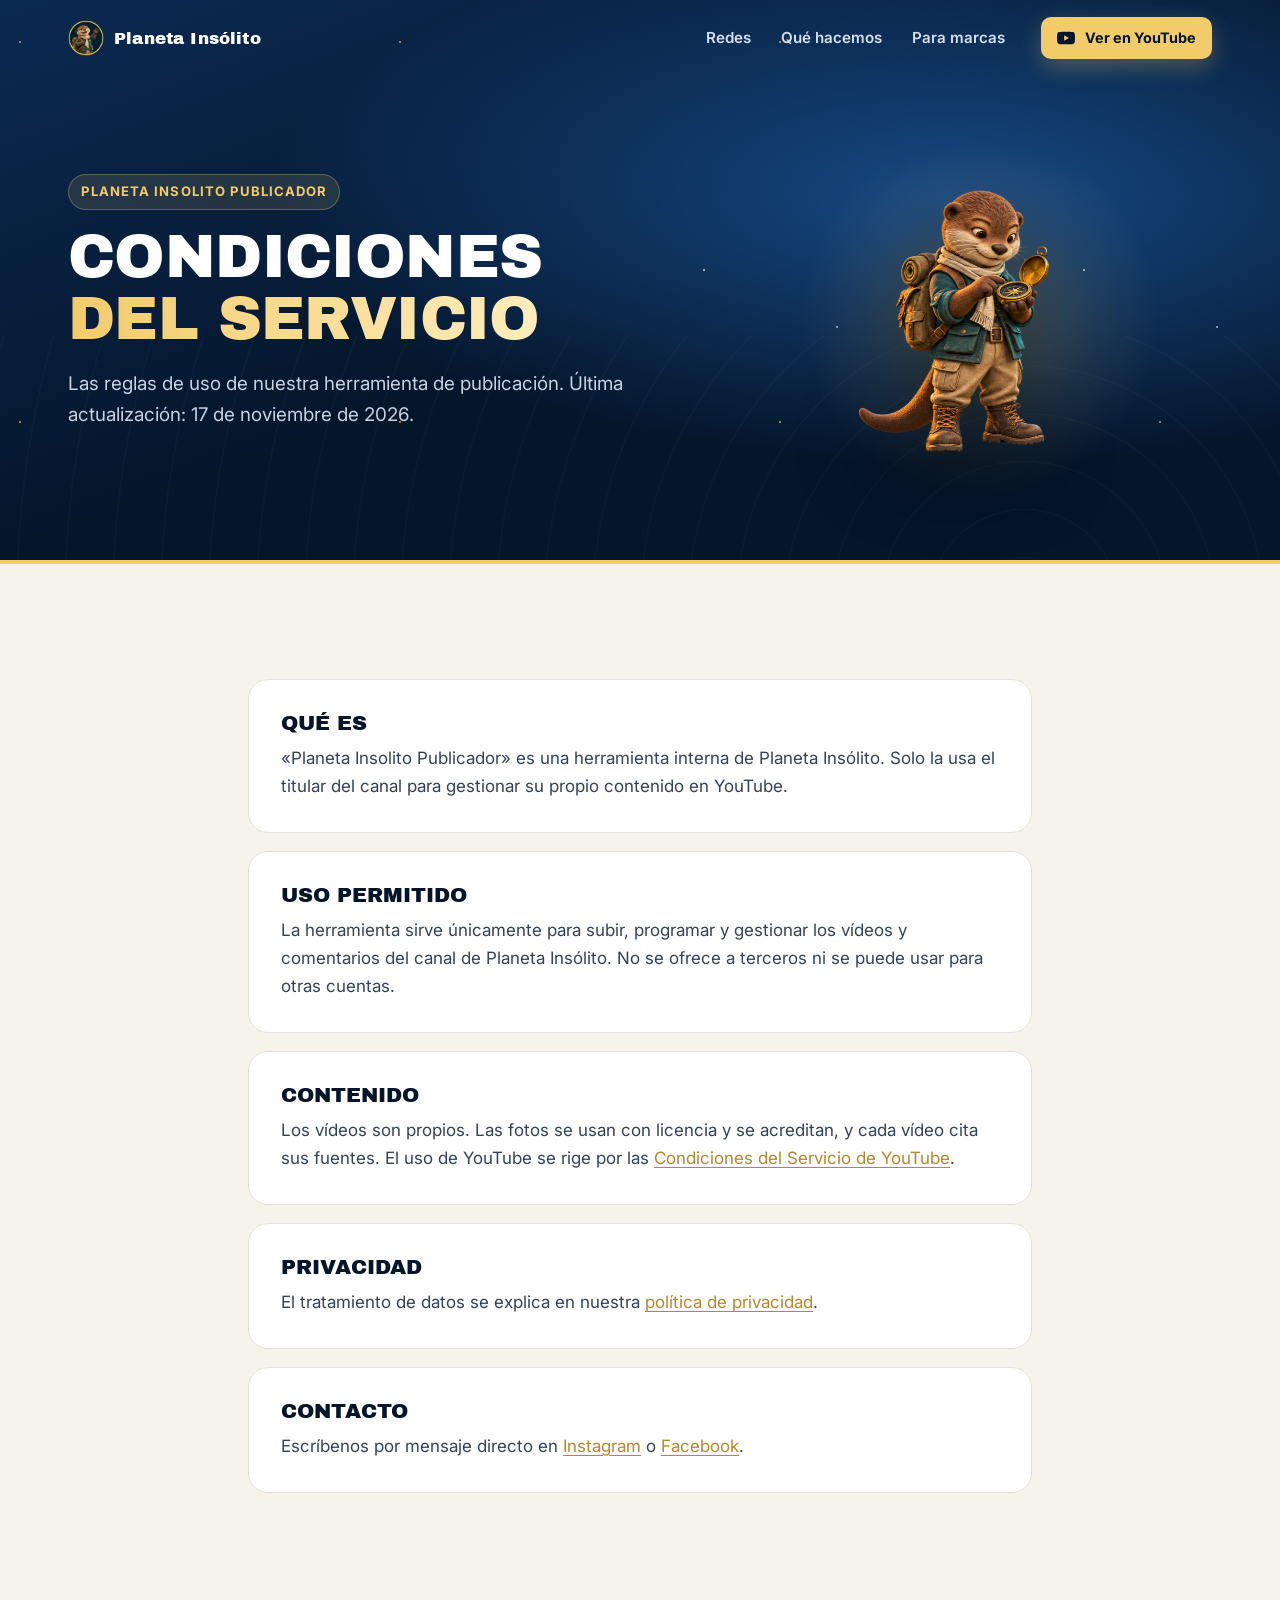
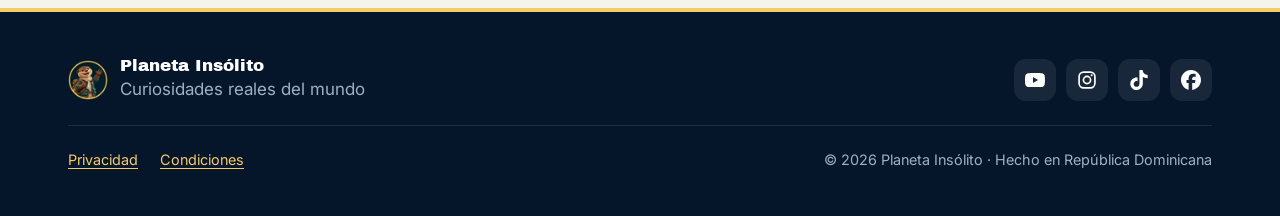
==== commit 3b9a4ba7: "Titular en tres líneas y botón de Facebook visible en la llamada final Co-Authored-By: Claude Opus 5" ====
--- a/condiciones.html
+++ b/condiciones.html
@@ -14,8 +14,8 @@
 <link rel="preconnect" href="https://fonts.googleapis.com">
 <link rel="preconnect" href="https://fonts.gstatic.com" crossorigin>
 <link href="https://fonts.googleapis.com/css2?family=Archivo+Black&family=Inter:wght@400;500;600;700&display=swap" rel="stylesheet">
-<link rel="stylesheet" href="estilo.css">
-<script src="app.js" defer></script>
+<link rel="stylesheet" href="estilo.css?v=20261117c">
+<script src="app.js?v=20261117c" defer></script>
 </head>
 <body class="pagina-legal">
 <header class="barra" id="barra">
--- a/estilo.css
+++ b/estilo.css
@@ -41,7 +41,7 @@
 .btn-oro:hover { transform: translateY(-2px); box-shadow: 0 14px 30px rgba(242, 203, 107, .42); }
 .btn-borde { color: #fff; border: 1.5px solid rgba(255,255,255,.35); background: rgba(255,255,255,.04); }
 .btn-borde:hover { border-color: var(--oro); background: rgba(255,255,255,.1); transform: translateY(-2px); }
-.clara .btn-borde, .seccion .cta .btn-borde { color: var(--tinta); border-color: var(--borde); background: #fff; }
+.clara .btn-borde { color: var(--tinta); border-color: var(--borde); background: #fff; }
 .btn-chico { padding: 9px 16px; font-size: .9rem; border-radius: 10px; }
 .btn-chico svg { width: 18px; height: 18px; }
 
@@ -65,9 +65,9 @@
 @keyframes deriva { to { transform: translate3d(-380px, -190px, 0); } }
 .portada::after { content: ""; position: absolute; inset: auto 0 0; height: 40%; z-index: -1; opacity: .35;
   background: repeating-radial-gradient(circle at 80% 120%, transparent 0 46px, rgba(255,255,255,.07) 47px 48px); }
-.portada-in { display: grid; grid-template-columns: 1.08fr .92fr; align-items: center; gap: clamp(24px, 4vw, 64px); }
+.portada-in { display: grid; grid-template-columns: 1.15fr .85fr; align-items: center; gap: clamp(24px, 4vw, 64px); }
 .etiqueta { display: inline-block; margin: 0 0 16px; padding: 6px 12px; border-radius: 999px; font-size: .82rem; font-weight: 700; letter-spacing: .08em; text-transform: uppercase; color: var(--oro); background: rgba(242, 203, 107, .12); border: 1px solid rgba(242, 203, 107, .3); }
-.portada h1 { margin: 0 0 18px; font: clamp(2.5rem, 6.4vw, 5.2rem)/1.0 var(--titulo); text-transform: uppercase; letter-spacing: -.01em; }
+.portada h1 { margin: 0 0 18px; font: clamp(2.3rem, 5vw, 4.3rem)/1.02 var(--titulo); text-transform: uppercase; letter-spacing: -.01em; }
 .portada h1 span { color: var(--oro); background: linear-gradient(90deg, #f2cb6b, #fff0c4, #f2cb6b); background-size: 220% 100%; -webkit-background-clip: text; background-clip: text; color: transparent; animation: brillo 7s ease-in-out infinite; }
 @keyframes brillo { 50% { background-position: 100% 0; } }
 .portada.corta h1 { font-size: clamp(2.2rem, 5vw, 3.8rem); }
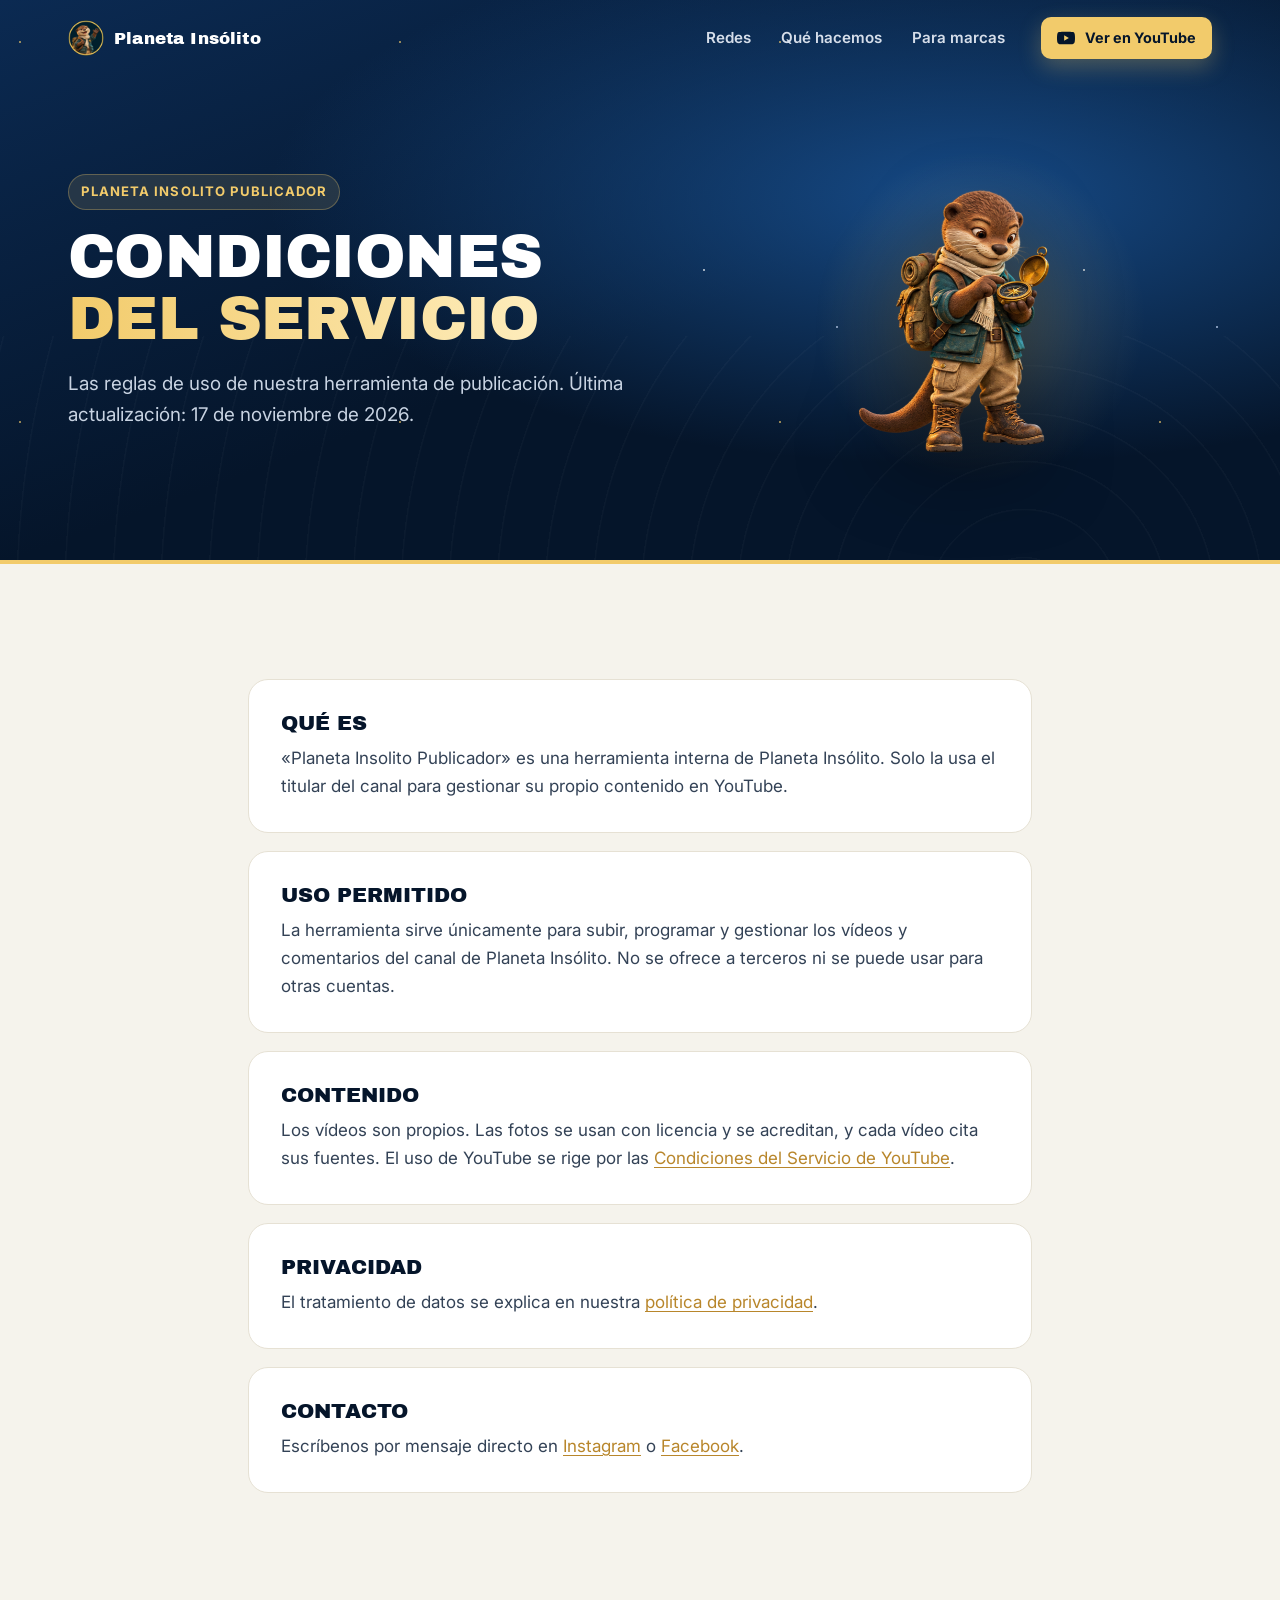
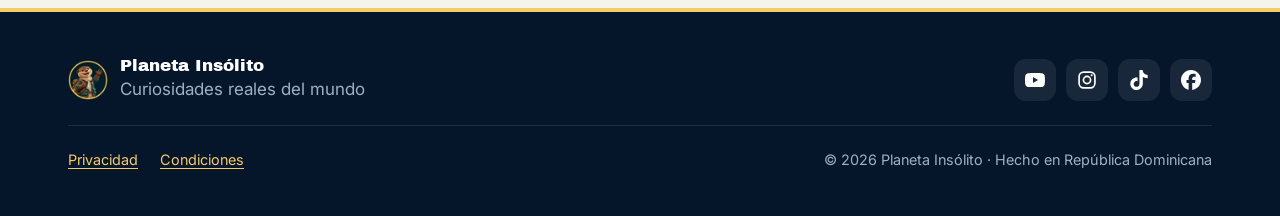
==== commit bb94a29a: "Portada: nutria arriba y tarjetas debajo en 2x2, sin taparla y legibles Co-Authored-By: Claude Opus " ====
--- a/condiciones.html
+++ b/condiciones.html
@@ -14,8 +14,8 @@
 <link rel="preconnect" href="https://fonts.googleapis.com">
 <link rel="preconnect" href="https://fonts.gstatic.com" crossorigin>
 <link href="https://fonts.googleapis.com/css2?family=Archivo+Black&family=Inter:wght@400;500;600;700&display=swap" rel="stylesheet">
-<link rel="stylesheet" href="estilo.css?v=20261117c">
-<script src="app.js?v=20261117c" defer></script>
+<link rel="stylesheet" href="estilo.css?v=20261117f">
+<script src="app.js?v=20261117f" defer></script>
 </head>
 <body class="pagina-legal">
 <header class="barra" id="barra">
--- a/estilo.css
+++ b/estilo.css
@@ -27,7 +27,7 @@
 .barra-in { display: flex; align-items: center; gap: 24px; height: 76px; transition: height .25s; }
 .barra.compacta { background: rgba(5, 21, 42, .86); backdrop-filter: saturate(1.4) blur(12px); box-shadow: 0 6px 24px rgba(0,0,0,.25); }
 .barra.compacta .barra-in { height: 64px; }
-.marca { display: flex; align-items: center; gap: 10px; color: #fff; text-decoration: none; font: 1.05rem var(--titulo); letter-spacing: .01em; }
+.marca { white-space: nowrap; display: flex; align-items: center; gap: 10px; color: #fff; text-decoration: none; font: 1.05rem var(--titulo); letter-spacing: .01em; }
 .marca img { border-radius: 50%; transition: transform .4s; }
 .marca:hover img { transform: rotate(-12deg) scale(1.08); }
 .menu { display: flex; gap: 6px; margin-left: auto; }
@@ -77,26 +77,28 @@
 .checks li { display: inline-flex; align-items: center; gap: 8px; }
 .checks svg { width: 18px; height: 18px; color: var(--oro); }
 
-.portada-arte { position: relative; min-height: clamp(360px, 42vw, 560px); display: grid; place-items: center; }
-.halo { position: absolute; width: 78%; aspect-ratio: 1; border-radius: 50%; background: radial-gradient(circle, rgba(242,203,107,.32) 0%, rgba(242,203,107,.08) 45%, transparent 70%); animation: latido 6s ease-in-out infinite; }
+.portada-arte { position: relative; min-height: clamp(360px, 42vw, 560px); display: grid; align-items: center; justify-items: center;
+  grid-template-columns: 1fr 1fr; grid-template-areas: "nutria nutria" "v1 v2" "v3 v4"; gap: 14px; }
+.portada.corta .portada-arte { grid-template-columns: 1fr; grid-template-areas: "nutria"; }
+.halo { position: absolute; left: 50%; top: 0; margin-left: -36%; width: 72%; aspect-ratio: 1; border-radius: 50%; background: radial-gradient(circle, rgba(242,203,107,.32) 0%, rgba(242,203,107,.08) 45%, transparent 70%); animation: latido 6s ease-in-out infinite; }
 @keyframes latido { 50% { transform: scale(1.06); opacity: .8; } }
-.nutria-hero { position: relative; width: clamp(260px, 32vw, 460px); height: auto; filter: drop-shadow(0 26px 40px rgba(0,0,0,.45));
+.nutria-hero { grid-area: nutria; position: relative; width: clamp(220px, 24vw, 320px); height: auto; filter: drop-shadow(0 26px 40px rgba(0,0,0,.45));
   translate: var(--mx, 0) var(--my, 0); transition: translate .3s ease-out; animation: flotar 6s ease-in-out infinite; }
 @keyframes flotar { 50% { transform: translateY(-12px); } }
 .portada.corta .portada-arte { min-height: clamp(220px, 26vw, 340px); }
 .portada.corta .nutria-hero { width: clamp(200px, 22vw, 300px); }
 
-.vidrio { position: absolute; z-index: 2; min-width: 150px; padding: 14px 16px; border-radius: 16px; color: #fff;
+.vidrio { position: relative; z-index: 2; width: 100%; min-width: 0; text-align: left; padding: 14px 16px; border-radius: 16px; color: #fff;
   background: rgba(255,255,255,.1); border: 1px solid rgba(255,255,255,.22); backdrop-filter: blur(10px);
   box-shadow: 0 14px 34px rgba(0,0,0,.25); font-size: .86rem; line-height: 1.35; transition: translate .4s ease-out; animation: aparecer .8s both, mecer 7s ease-in-out infinite; }
 .vidrio strong { display: block; font: 1.9rem/1.1 var(--titulo); color: var(--oro); margin: 4px 0 2px; font-variant-numeric: tabular-nums; }
 .vidrio > span:not(.vt):not(.chip) { color: #c8d3e2; }
 .vt { display: block; font-size: .72rem; font-weight: 700; letter-spacing: .08em; text-transform: uppercase; color: #9fb3cc; }
 .chip { display: inline-block; margin: 6px 4px 0 0; padding: 3px 9px; border-radius: 999px; background: rgba(242,203,107,.16); color: var(--oro); font-weight: 600; font-size: .78rem; }
-.v1 { top: 6%; left: -2%; animation-delay: .1s, 0s; }
-.v2 { top: 10%; right: -2%; animation-delay: .25s, 1.2s; }
-.v3 { bottom: 10%; left: -6%; max-width: 230px; animation-delay: .4s, 2.4s; }
-.v4 { bottom: 6%; right: 0; animation-delay: .55s, 3.6s; }
+.v1 { grid-area: v1; align-self: stretch; animation-delay: .1s, 0s; }
+.v2 { grid-area: v2; align-self: stretch; animation-delay: .25s, 1.2s; }
+.v3 { grid-area: v3; align-self: stretch; animation-delay: .4s, 2.4s; }
+.v4 { grid-area: v4; align-self: stretch; animation-delay: .55s, 3.6s; }
 @keyframes aparecer { from { opacity: 0; transform: translateY(14px) scale(.96); } }
 @keyframes mecer { 50% { transform: translateY(-6px); } }
 
@@ -183,7 +185,8 @@
   .portada-txt { order: 2; }
   .lead { margin-left: auto; margin-right: auto; }
   .acciones, .checks { justify-content: center; }
-  .portada-arte { order: 1; min-height: 360px; }
+  .portada-arte { order: 1; min-height: 0; grid-template-columns: 1fr 1fr; grid-template-areas: "nutria nutria" "v1 v2" "v3 v4"; }
+  .vidrio { max-width: none; }
   .portada { padding-top: 104px; }
   .fila, .fila.invertida { grid-template-columns: 1fr; text-align: center; }
   .fila.invertida .fila-txt { order: 0; }
@@ -206,10 +209,10 @@
   .flecha { position: static; margin-left: auto; }
   .vidrio { min-width: 0; padding: 10px 12px; font-size: .78rem; }
   .vidrio strong { font-size: 1.4rem; }
-  .v1 { left: 0; top: 2%; } .v2 { right: 0; top: 4%; }
+  .portada-arte { grid-template-areas: "nutria nutria" "v1 v2" "v4 v4"; gap: 10px; }
   .v3 { display: none; }
-  .v4 { right: 0; bottom: 2%; }
   .btn { width: 100%; justify-content: center; }
+  .barra .btn-chico { width: auto; }
 }
 @media (prefers-reduced-motion: reduce) {
   *, *::before, *::after { animation: none !important; transition: none !important; }
